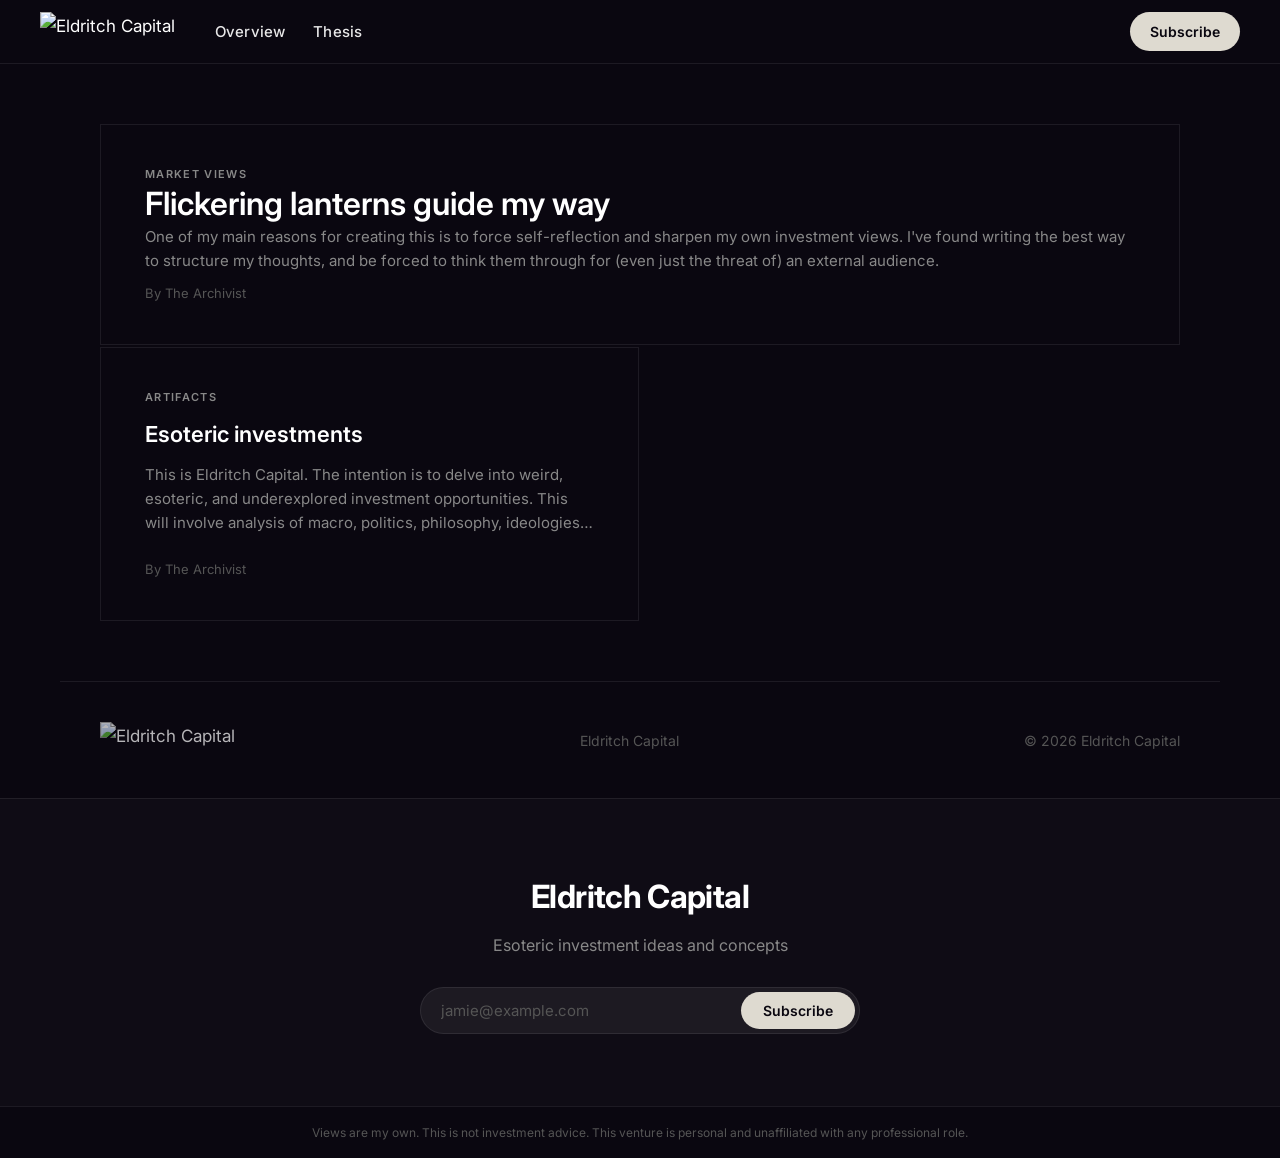
==== index.html @ 9388b55b "Add files via upload" ====
<!DOCTYPE html>
<html lang="en">
<head>
  <meta charset="UTF-8" />
  <meta name="viewport" content="width=device-width, initial-scale=1.0" />
  <title>Eldritch Capital</title>
  <meta name="description" content="Exploring esoteric investment ideas" />
  <link rel="stylesheet" href="style.css" />
</head>
<body>

  <!-- ===== NAVIGATION ===== -->
  <nav class="site-nav">
    <div class="nav-left">
      <a href="index.html" class="nav-logo">
        <img src="https://www.eldritch.capital/content/images/2026/01/ec-logo-wide-zoom.jpg" alt="Eldritch Capital" />
      </a>
      <ul class="nav-links">
        <li><a href="index.html">Overview</a></li>
        <li><a href="thesis.html">Thesis</a></li>
      </ul>
    </div>
    <div class="nav-right">
      <a href="#subscribe" class="nav-subscribe">Subscribe</a>
    </div>
  </nav>

  <!-- ===== POST GRID ===== -->
  <main class="home-feed">
    <div class="post-grid">

      <!-- Post 1: Featured -->
      <a href="posts/flickering-lanterns-guide-my-way.html" class="post-card featured">
        <div class="post-card-content">
          <div class="post-card-tag">Market Views</div>
          <h2 class="post-card-title">Flickering lanterns guide my way</h2>
          <p class="post-card-excerpt">One of my main reasons for creating this is to force self-reflection and sharpen my own investment views. I've found writing the best way to structure my thoughts, and be forced to think them through for (even just the threat of) an external audience.</p>
          <div class="post-card-meta">By The Archivist</div>
        </div>
      </a>

      <!-- Post 2 -->
      <a href="posts/esoteric-investments.html" class="post-card">
        <div class="post-card-tag">Artifacts</div>
        <h2 class="post-card-title">Esoteric investments</h2>
        <p class="post-card-excerpt">This is Eldritch Capital. The intention is to delve into weird, esoteric, and underexplored investment opportunities. This will involve analysis of macro, politics, philosophy, ideologies, and technologies.</p>
        <div class="post-card-meta">By The Archivist</div>
      </a>

      <!--
        ===== ADD NEW POST CARDS HERE =====
        Copy and paste the block below, then fill in the details:

        <a href="posts/your-post-filename.html" class="post-card">
          <div class="post-card-tag">Category</div>
          <h2 class="post-card-title">Your Post Title</h2>
          <p class="post-card-excerpt">A short excerpt or description of the post...</p>
          <div class="post-card-meta">By The Archivist &middot; Month Year</div>
        </a>
      -->

    </div>
  </main>

  <!-- ===== FOOTER ===== -->
  <footer>
    <div class="site-footer-top">
      <a href="index.html" class="footer-logo">
        <img src="https://www.eldritch.capital/content/images/2026/01/ec-logo-wide-zoom.jpg" alt="Eldritch Capital" />
      </a>
      <div class="footer-center">Eldritch Capital</div>
      <div class="footer-right">&copy; 2026 Eldritch Capital</div>
    </div>

    <div class="subscribe-section" id="subscribe">
      <h2>Eldritch Capital</h2>
      <p>Esoteric investment ideas and concepts</p>
      <form class="subscribe-form" onsubmit="handleSubscribe(event)">
        <input type="email" placeholder="jamie@example.com" required />
        <button type="submit">Subscribe</button>
      </form>
    </div>

    <div class="disclaimer">
      Views are my own. This is not investment advice. This venture is personal and unaffiliated with any professional role.
    </div>
  </footer>

  <script>
    function handleSubscribe(e) {
      e.preventDefault();
      const email = e.target.querySelector('input').value;
      alert('Thanks for subscribing! We\'ll be in touch.');
      e.target.reset();
    }
  </script>

</body>
</html>
---- style.css ----
/* ================================================
   Eldritch Capital — Shared Stylesheet
   ================================================ */

@import url('https://fonts.bunny.net/css?family=inter:400,500,600');

*, *::before, *::after {
  box-sizing: border-box;
  margin: 0;
  padding: 0;
}

:root {
  --bg:         #0a0710;
  --bg-card:    #0f0c18;
  --text:       #ffffff;
  --text-muted: #888888;
  --text-dim:   #555555;
  --border:     rgba(255,255,255,0.08);
  --subscribe-bg:   #dedad0;
  --subscribe-text: #0a0710;
  --accent:     #b8b4a8;
  --max-width:  1160px;
  --article-width: 680px;
}

html { scroll-behavior: smooth; }

body {
  background-color: var(--bg);
  color: var(--text);
  font-family: Inter, -apple-system, BlinkMacSystemFont, 'Segoe UI', sans-serif;
  font-size: 17px;
  line-height: 1.65;
  -webkit-font-smoothing: antialiased;
}

a { color: inherit; text-decoration: none; }
a:hover { opacity: 0.8; }

img { max-width: 100%; display: block; }

/* ================================================
   NAVIGATION
   ================================================ */

.site-nav {
  position: sticky;
  top: 0;
  z-index: 100;
  background: var(--bg);
  border-bottom: 1px solid var(--border);
  padding: 0 40px;
  display: flex;
  align-items: center;
  justify-content: space-between;
  height: 64px;
}

.nav-left {
  display: flex;
  align-items: center;
  gap: 40px;
}

.nav-logo img {
  height: 40px;
  width: auto;
  display: block;
}

.nav-links {
  display: flex;
  gap: 28px;
  list-style: none;
}

.nav-links a {
  font-size: 15px;
  font-weight: 500;
  color: var(--text);
  opacity: 0.9;
  letter-spacing: 0.01em;
  transition: opacity 0.15s;
}

.nav-links a:hover { opacity: 1; }

.nav-right {
  display: flex;
  align-items: center;
  gap: 20px;
}

.nav-subscribe {
  background: var(--subscribe-bg);
  color: var(--subscribe-text) !important;
  font-size: 14px;
  font-weight: 600;
  padding: 8px 20px;
  border-radius: 99px;
  opacity: 1 !important;
  transition: background 0.15s;
}

.nav-subscribe:hover { background: #cac6bc !important; }

/* ================================================
   HOMEPAGE — POST GRID
   ================================================ */

.home-feed {
  max-width: var(--max-width);
  margin: 60px auto;
  padding: 0 40px;
}

.post-grid {
  display: grid;
  grid-template-columns: repeat(2, 1fr);
  gap: 2px;
}

.post-card {
  padding: 40px 44px;
  border: 1px solid var(--border);
  display: flex;
  flex-direction: column;
  gap: 14px;
  transition: background 0.2s;
  cursor: pointer;
}

.post-card:hover { background: var(--bg-card); }

.post-card-tag {
  font-size: 11px;
  font-weight: 600;
  letter-spacing: 0.12em;
  text-transform: uppercase;
  color: var(--text-muted);
}

.post-card-title {
  font-size: 22px;
  font-weight: 600;
  line-height: 1.3;
  color: var(--text);
}

.post-card-excerpt {
  font-size: 15px;
  color: var(--text-muted);
  line-height: 1.6;
  display: -webkit-box;
  -webkit-line-clamp: 3;
  -webkit-box-orient: vertical;
  overflow: hidden;
}

.post-card-meta {
  font-size: 13px;
  color: var(--text-dim);
  margin-top: auto;
  padding-top: 10px;
}

/* Featured card (first post, full width) */
.post-card.featured {
  grid-column: 1 / -1;
  flex-direction: row;
  gap: 60px;
  align-items: flex-start;
}

.post-card.featured .post-card-content {
  flex: 1;
}

.post-card.featured .post-card-title {
  font-size: 32px;
}

/* ================================================
   ARTICLE PAGE
   ================================================ */

.article-wrapper {
  max-width: var(--article-width);
  margin: 0 auto;
  padding: 64px 40px 80px;
}

.article-tag {
  font-size: 11px;
  font-weight: 600;
  letter-spacing: 0.12em;
  text-transform: uppercase;
  color: var(--text-muted);
  margin-bottom: 16px;
}

.article-title {
  font-size: 40px;
  font-weight: 700;
  line-height: 1.15;
  margin-bottom: 12px;
  letter-spacing: -0.02em;
}

.article-meta {
  font-size: 14px;
  color: var(--text-dim);
  margin-bottom: 48px;
  padding-bottom: 48px;
  border-bottom: 1px solid var(--border);
}

.article-meta span { color: var(--text-muted); }

.article-image {
  margin-bottom: 48px;
  border-radius: 4px;
  overflow: hidden;
}

.article-image img { width: 100%; }

.article-content {
  font-size: 17px;
  line-height: 1.75;
  color: rgba(255,255,255,0.88);
}

.article-content p { margin-bottom: 24px; }

.article-content h2 {
  font-size: 24px;
  font-weight: 600;
  color: var(--text);
  margin: 48px 0 20px;
  letter-spacing: -0.01em;
}

.article-content h3 {
  font-size: 20px;
  font-weight: 600;
  color: var(--text);
  margin: 36px 0 16px;
}

.article-content ol,
.article-content ul {
  padding-left: 24px;
  margin-bottom: 24px;
}

.article-content li {
  margin-bottom: 10px;
  line-height: 1.7;
}

.article-content strong {
  color: var(--text);
  font-weight: 600;
}

.article-content em { font-style: italic; }

.article-content blockquote {
  border-left: 3px solid var(--accent);
  padding-left: 20px;
  margin: 32px 0;
  color: var(--text-muted);
  font-style: italic;
}

/* ================================================
   FOOTER
   ================================================ */

.site-footer-top {
  border-top: 1px solid var(--border);
  max-width: var(--max-width);
  margin: 0 auto;
  padding: 40px 40px;
  display: flex;
  align-items: center;
  justify-content: space-between;
}

.footer-logo img {
  height: 36px;
  width: auto;
  opacity: 0.7;
}

.footer-center {
  font-size: 14px;
  color: var(--text-dim);
}

.footer-right {
  font-size: 14px;
  color: var(--text-dim);
}

/* Subscribe section */
.subscribe-section {
  background: rgba(255,255,255,0.02);
  border-top: 1px solid var(--border);
  text-align: center;
  padding: 72px 40px;
}

.subscribe-section h2 {
  font-size: 32px;
  font-weight: 700;
  margin-bottom: 8px;
  letter-spacing: -0.02em;
}

.subscribe-section p {
  font-size: 16px;
  color: var(--text-muted);
  margin-bottom: 28px;
}

.subscribe-form {
  display: flex;
  max-width: 440px;
  margin: 0 auto;
  background: rgba(255,255,255,0.06);
  border: 1px solid var(--border);
  border-radius: 99px;
  padding: 4px 4px 4px 20px;
  align-items: center;
}

.subscribe-form input {
  flex: 1;
  background: none;
  border: none;
  outline: none;
  color: var(--text);
  font-size: 15px;
  font-family: inherit;
}

.subscribe-form input::placeholder { color: var(--text-dim); }

.subscribe-form button {
  background: var(--subscribe-bg);
  color: var(--subscribe-text);
  border: none;
  border-radius: 99px;
  padding: 10px 22px;
  font-size: 14px;
  font-weight: 600;
  font-family: inherit;
  cursor: pointer;
  transition: background 0.15s;
  white-space: nowrap;
}

.subscribe-form button:hover { background: #cac6bc; }

/* ================================================
   DISCLAIMER STRIP
   ================================================ */

.disclaimer {
  text-align: center;
  padding: 16px 40px;
  font-size: 12px;
  color: var(--text-dim);
  border-top: 1px solid var(--border);
}

/* ================================================
   RESPONSIVE
   ================================================ */

@media (max-width: 768px) {
  .site-nav { padding: 0 20px; }

  .home-feed { padding: 0 20px; margin: 40px auto; }

  .post-grid { grid-template-columns: 1fr; }

  .post-card { padding: 28px 24px; }

  .post-card.featured { flex-direction: column; gap: 20px; }

  .post-card.featured .post-card-title { font-size: 24px; }

  .article-wrapper { padding: 40px 20px 60px; }

  .article-title { font-size: 28px; }

  .site-footer-top { flex-direction: column; gap: 20px; text-align: center; padding: 32px 20px; }

  .subscribe-section { padding: 48px 20px; }
}
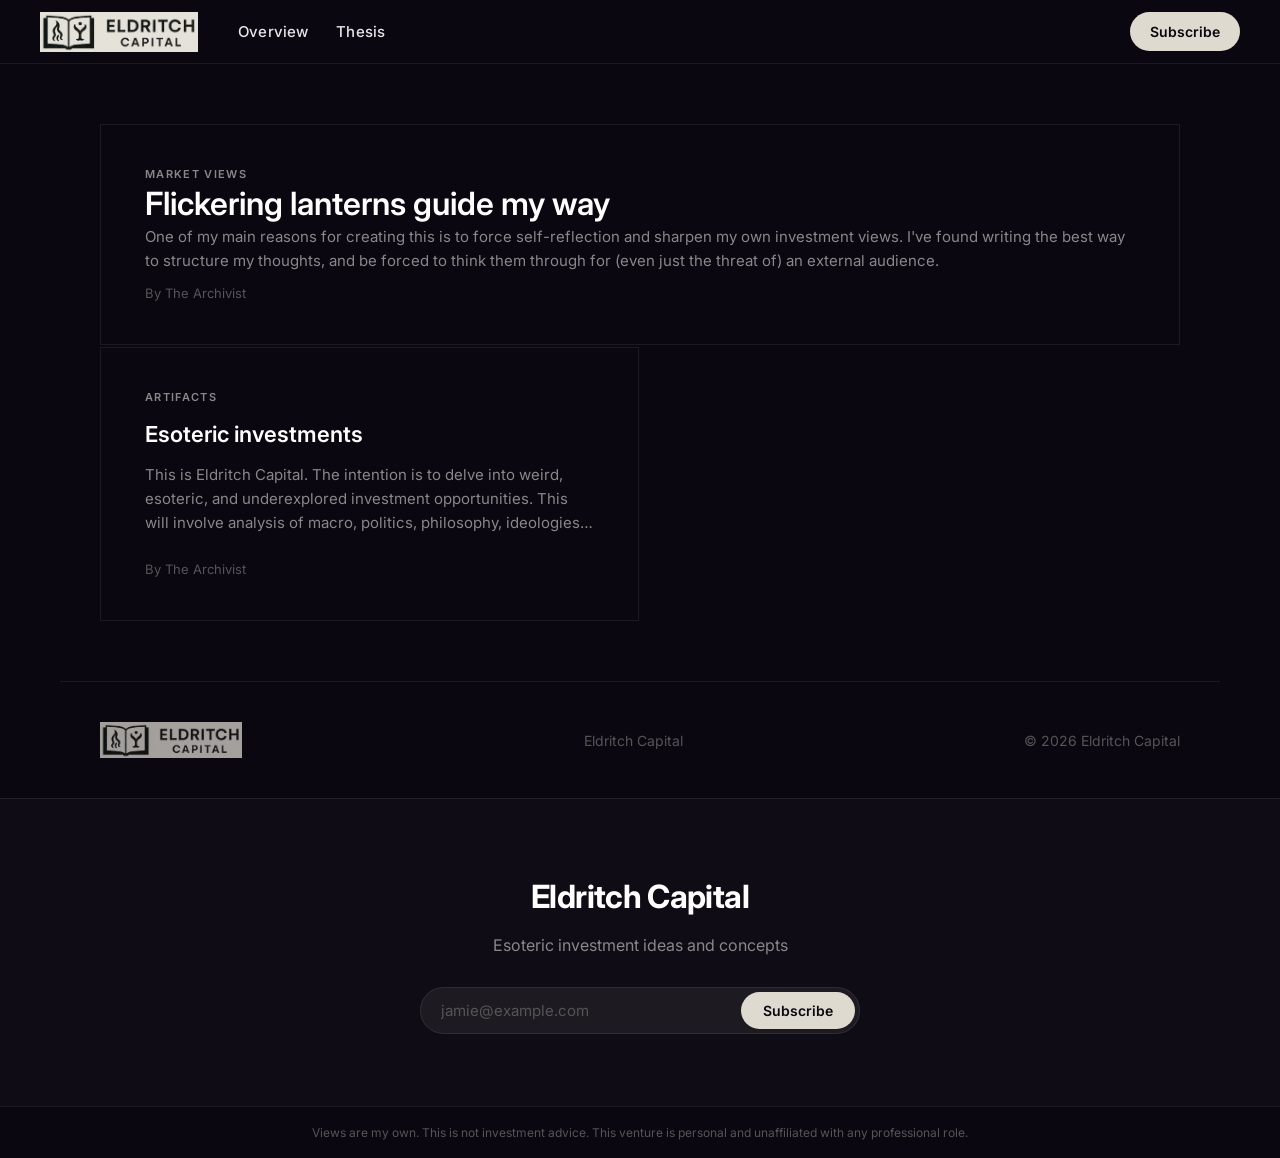
==== commit ab349fb9: "Add files via upload" ====
--- a/index.html
+++ b/index.html
@@ -13,7 +13,7 @@
   <nav class="site-nav">
     <div class="nav-left">
       <a href="index.html" class="nav-logo">
-        <img src="https://www.eldritch.capital/content/images/2026/01/ec-logo-wide-zoom.jpg" alt="Eldritch Capital" />
+        <img src="images/ec-logo-wide-zoom.jpg" alt="Eldritch Capital" />
       </a>
       <ul class="nav-links">
         <li><a href="index.html">Overview</a></li>
@@ -66,7 +66,7 @@
   <footer>
     <div class="site-footer-top">
       <a href="index.html" class="footer-logo">
-        <img src="https://www.eldritch.capital/content/images/2026/01/ec-logo-wide-zoom.jpg" alt="Eldritch Capital" />
+        <img src="images/ec-logo-wide-zoom.jpg" alt="Eldritch Capital" />
       </a>
       <div class="footer-center">Eldritch Capital</div>
       <div class="footer-right">&copy; 2026 Eldritch Capital</div>
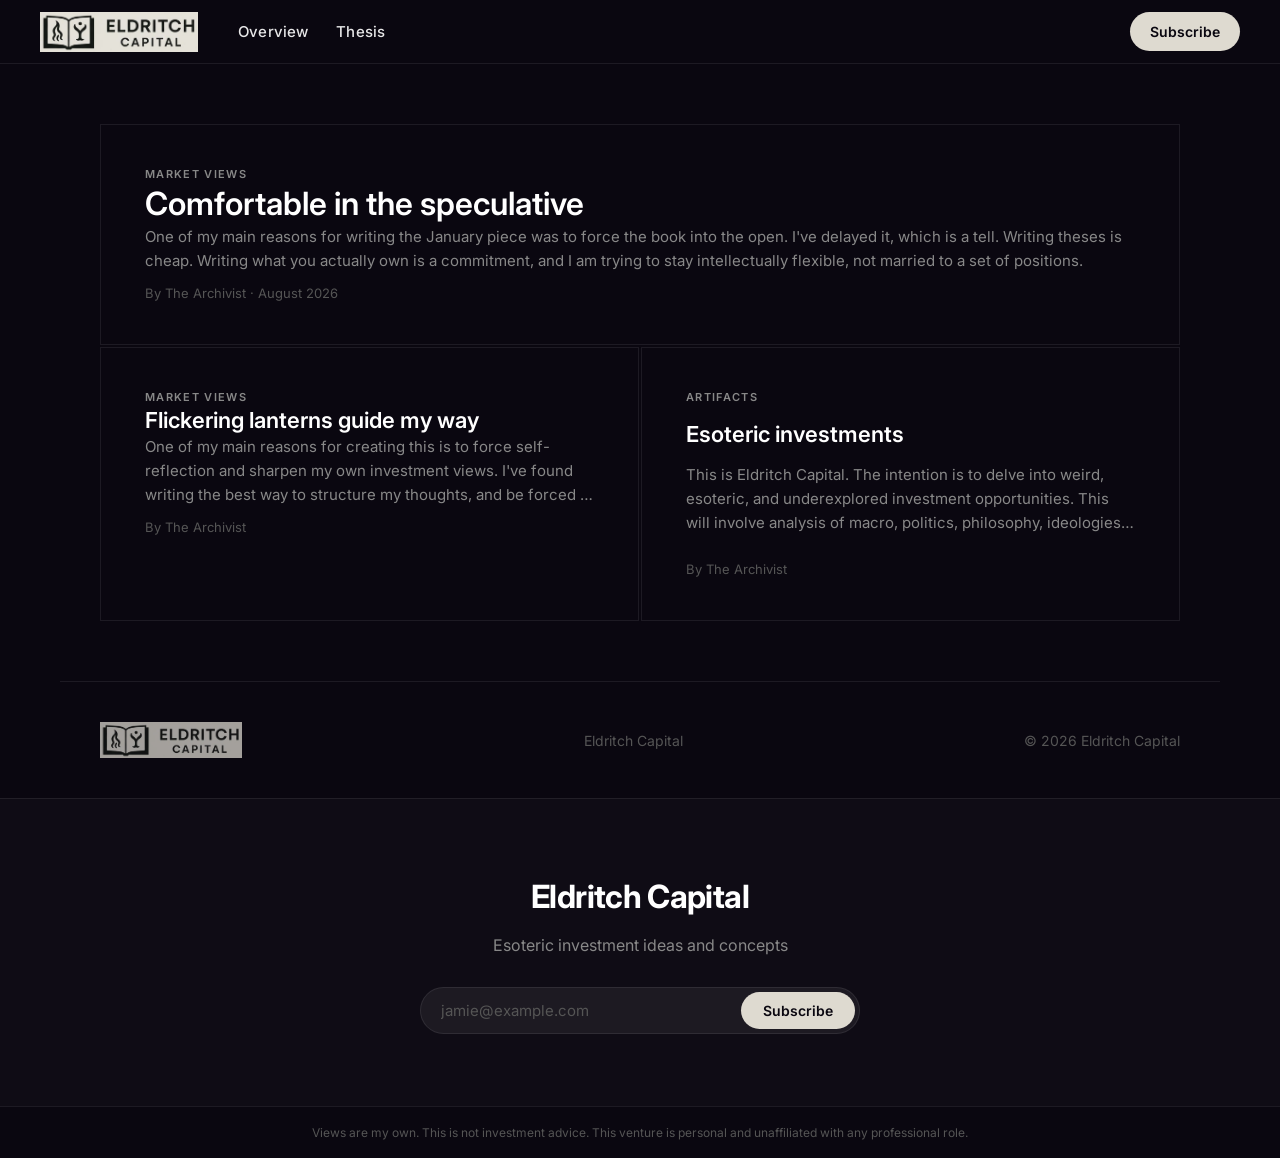
==== commit 713419d3: "Feature Comfortable in the speculative on Overview" ====
--- a/index.html
+++ b/index.html
@@ -30,7 +30,17 @@
     <div class="post-grid">
 
       <!-- Post 1: Featured -->
-      <a href="posts/flickering-lanterns-guide-my-way.html" class="post-card featured">
+      <a href="posts/comfortable-in-the-speculative.html" class="post-card featured">
+        <div class="post-card-content">
+          <div class="post-card-tag">Market Views</div>
+          <h2 class="post-card-title">Comfortable in the speculative</h2>
+          <p class="post-card-excerpt">One of my main reasons for writing the January piece was to force the book into the open. I've delayed it, which is a tell. Writing theses is cheap. Writing what you actually own is a commitment, and I am trying to stay intellectually flexible, not married to a set of positions.</p>
+          <div class="post-card-meta">By The Archivist &middot; August 2026</div>
+        </div>
+      </a>
+
+      <!-- Post 2 -->
+      <a href="posts/flickering-lanterns-guide-my-way.html" class="post-card">
         <div class="post-card-content">
           <div class="post-card-tag">Market Views</div>
           <h2 class="post-card-title">Flickering lanterns guide my way</h2>
@@ -39,25 +49,13 @@
         </div>
       </a>
 
-      <!-- Post 2 -->
+      <!-- Post 3 -->
       <a href="posts/esoteric-investments.html" class="post-card">
         <div class="post-card-tag">Artifacts</div>
         <h2 class="post-card-title">Esoteric investments</h2>
         <p class="post-card-excerpt">This is Eldritch Capital. The intention is to delve into weird, esoteric, and underexplored investment opportunities. This will involve analysis of macro, politics, philosophy, ideologies, and technologies.</p>
         <div class="post-card-meta">By The Archivist</div>
       </a>
-
-      <!--
-        ===== ADD NEW POST CARDS HERE =====
-        Copy and paste the block below, then fill in the details:
-
-        <a href="posts/your-post-filename.html" class="post-card">
-          <div class="post-card-tag">Category</div>
-          <h2 class="post-card-title">Your Post Title</h2>
-          <p class="post-card-excerpt">A short excerpt or description of the post...</p>
-          <div class="post-card-meta">By The Archivist &middot; Month Year</div>
-        </a>
-      -->
 
     </div>
   </main>
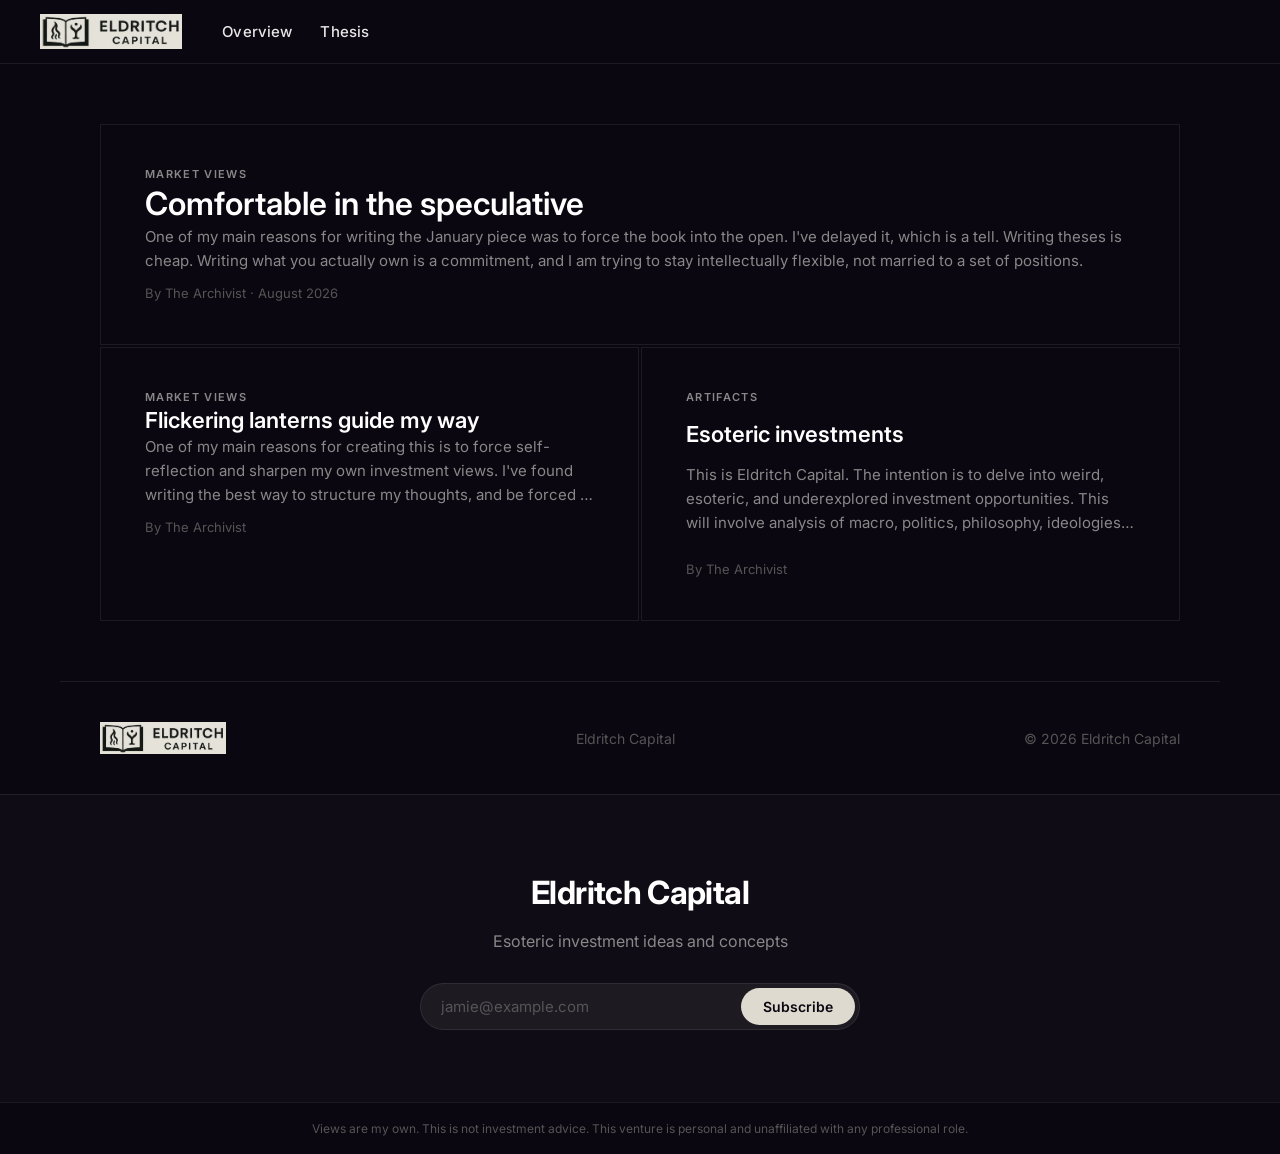
==== commit 6ea71c76: "Fix header: drop top Subscribe, repair logos, tighten mobile nav" ====
--- a/index.html
+++ b/index.html
@@ -20,10 +20,7 @@
         <li><a href="thesis.html">Thesis</a></li>
       </ul>
     </div>
-    <div class="nav-right">
-      <a href="#subscribe" class="nav-subscribe">Subscribe</a>
-    </div>
-  </nav>
+</nav>
 
   <!-- ===== POST GRID ===== -->
   <main class="home-feed">
--- a/style.css
+++ b/style.css
@@ -63,10 +63,20 @@
   gap: 40px;
 }
 
+.nav-logo {
+  display: flex;
+  align-items: center;
+  flex-shrink: 0;
+  max-width: min(220px, 42vw);
+}
+
 .nav-logo img {
-  height: 40px;
+  height: 36px;
   width: auto;
+  max-width: 100%;
   display: block;
+  object-fit: contain;
+  object-position: left center;
 }
 
 .nav-links {
@@ -86,24 +96,8 @@
 
 .nav-links a:hover { opacity: 1; }
 
-.nav-right {
-  display: flex;
-  align-items: center;
-  gap: 20px;
-}
-
-.nav-subscribe {
-  background: var(--subscribe-bg);
-  color: var(--subscribe-text) !important;
-  font-size: 14px;
-  font-weight: 600;
-  padding: 8px 20px;
-  border-radius: 99px;
-  opacity: 1 !important;
-  transition: background 0.15s;
-}
-
-.nav-subscribe:hover { background: #cac6bc !important; }
+
+
 
 /* ================================================
    HOMEPAGE — POST GRID
@@ -289,10 +283,18 @@
   justify-content: space-between;
 }
 
+.footer-logo {
+  display: inline-flex;
+  align-items: center;
+  max-width: 180px;
+}
+
 .footer-logo img {
-  height: 36px;
+  height: 32px;
   width: auto;
-  opacity: 0.7;
+  max-width: 100%;
+  display: block;
+  object-fit: contain;
 }
 
 .footer-center {
@@ -382,7 +384,32 @@
    ================================================ */
 
 @media (max-width: 768px) {
-  .site-nav { padding: 0 20px; }
+  .site-nav {
+    padding: 0 16px;
+    height: 56px;
+  }
+
+  .nav-left {
+    gap: 16px;
+    min-width: 0;
+    width: 100%;
+  }
+
+  .nav-logo {
+    max-width: min(160px, 48vw);
+  }
+
+  .nav-logo img {
+    height: 28px;
+  }
+
+  .nav-links {
+    gap: 16px;
+  }
+
+  .nav-links a {
+    font-size: 14px;
+  }
 
   .home-feed { padding: 0 20px; margin: 40px auto; }
 
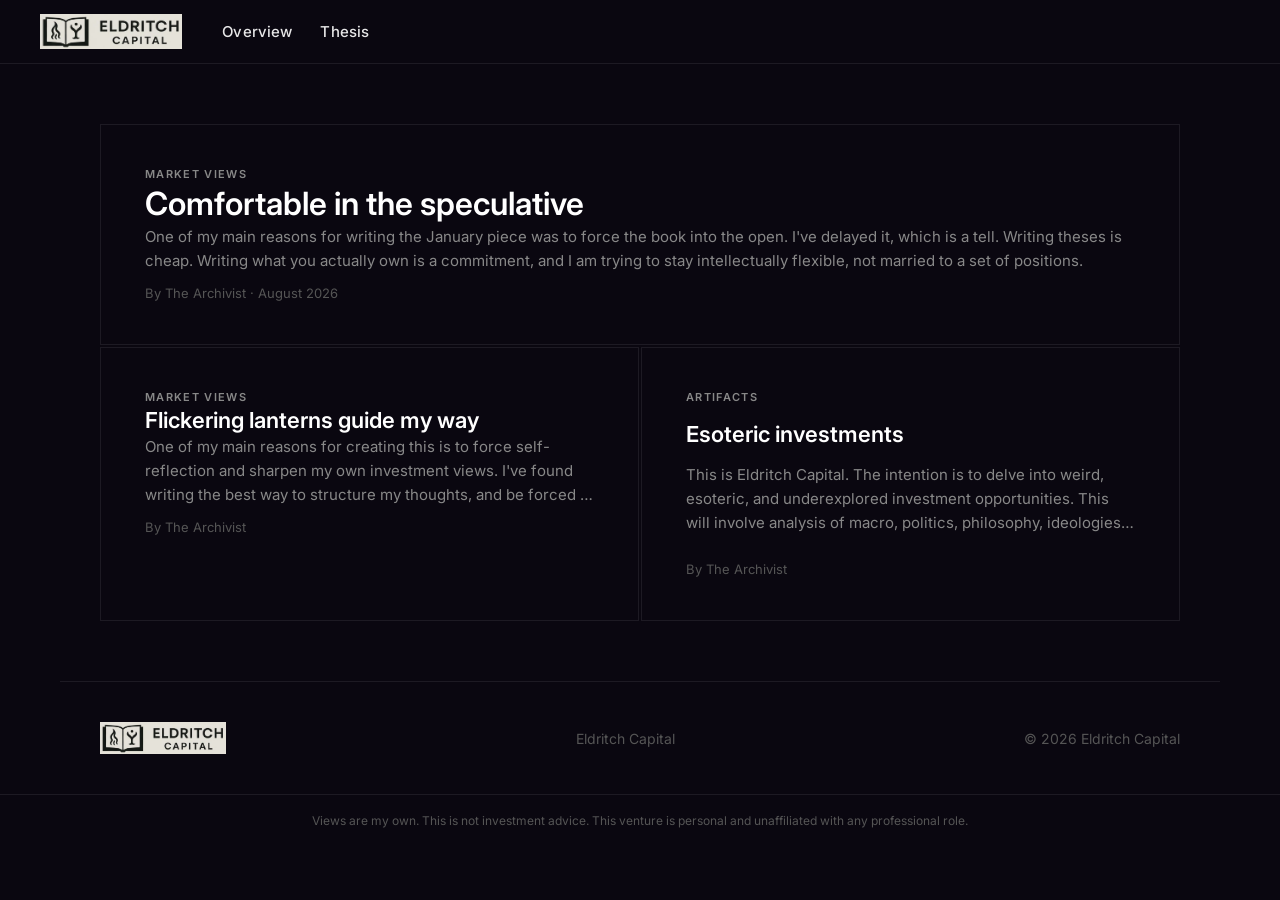
==== commit 4cdc6423: "Remove non-functional subscribe form site-wide" ====
--- a/index.html
+++ b/index.html
@@ -67,28 +67,10 @@
       <div class="footer-right">&copy; 2026 Eldritch Capital</div>
     </div>
 
-    <div class="subscribe-section" id="subscribe">
-      <h2>Eldritch Capital</h2>
-      <p>Esoteric investment ideas and concepts</p>
-      <form class="subscribe-form" onsubmit="handleSubscribe(event)">
-        <input type="email" placeholder="jamie@example.com" required />
-        <button type="submit">Subscribe</button>
-      </form>
-    </div>
-
     <div class="disclaimer">
       Views are my own. This is not investment advice. This venture is personal and unaffiliated with any professional role.
     </div>
   </footer>
 
-  <script>
-    function handleSubscribe(e) {
-      e.preventDefault();
-      const email = e.target.querySelector('input').value;
-      alert('Thanks for subscribing! We\'ll be in touch.');
-      e.target.reset();
-    }
-  </script>
-
 </body>
 </html>
--- a/style.css
+++ b/style.css
@@ -17,8 +17,6 @@
   --text-muted: #888888;
   --text-dim:   #555555;
   --border:     rgba(255,255,255,0.08);
-  --subscribe-bg:   #dedad0;
-  --subscribe-text: #0a0710;
   --accent:     #b8b4a8;
   --max-width:  1160px;
   --article-width: 680px;
@@ -307,66 +305,6 @@
   color: var(--text-dim);
 }
 
-/* Subscribe section */
-.subscribe-section {
-  background: rgba(255,255,255,0.02);
-  border-top: 1px solid var(--border);
-  text-align: center;
-  padding: 72px 40px;
-}
-
-.subscribe-section h2 {
-  font-size: 32px;
-  font-weight: 700;
-  margin-bottom: 8px;
-  letter-spacing: -0.02em;
-}
-
-.subscribe-section p {
-  font-size: 16px;
-  color: var(--text-muted);
-  margin-bottom: 28px;
-}
-
-.subscribe-form {
-  display: flex;
-  max-width: 440px;
-  margin: 0 auto;
-  background: rgba(255,255,255,0.06);
-  border: 1px solid var(--border);
-  border-radius: 99px;
-  padding: 4px 4px 4px 20px;
-  align-items: center;
-}
-
-.subscribe-form input {
-  flex: 1;
-  background: none;
-  border: none;
-  outline: none;
-  color: var(--text);
-  font-size: 15px;
-  font-family: inherit;
-}
-
-.subscribe-form input::placeholder { color: var(--text-dim); }
-
-.subscribe-form button {
-  background: var(--subscribe-bg);
-  color: var(--subscribe-text);
-  border: none;
-  border-radius: 99px;
-  padding: 10px 22px;
-  font-size: 14px;
-  font-weight: 600;
-  font-family: inherit;
-  cursor: pointer;
-  transition: background 0.15s;
-  white-space: nowrap;
-}
-
-.subscribe-form button:hover { background: #cac6bc; }
-
 /* ================================================
    DISCLAIMER STRIP
    ================================================ */
@@ -426,6 +364,4 @@
   .article-title { font-size: 28px; }
 
   .site-footer-top { flex-direction: column; gap: 20px; text-align: center; padding: 32px 20px; }
-
-  .subscribe-section { padding: 48px 20px; }
-}
+}
